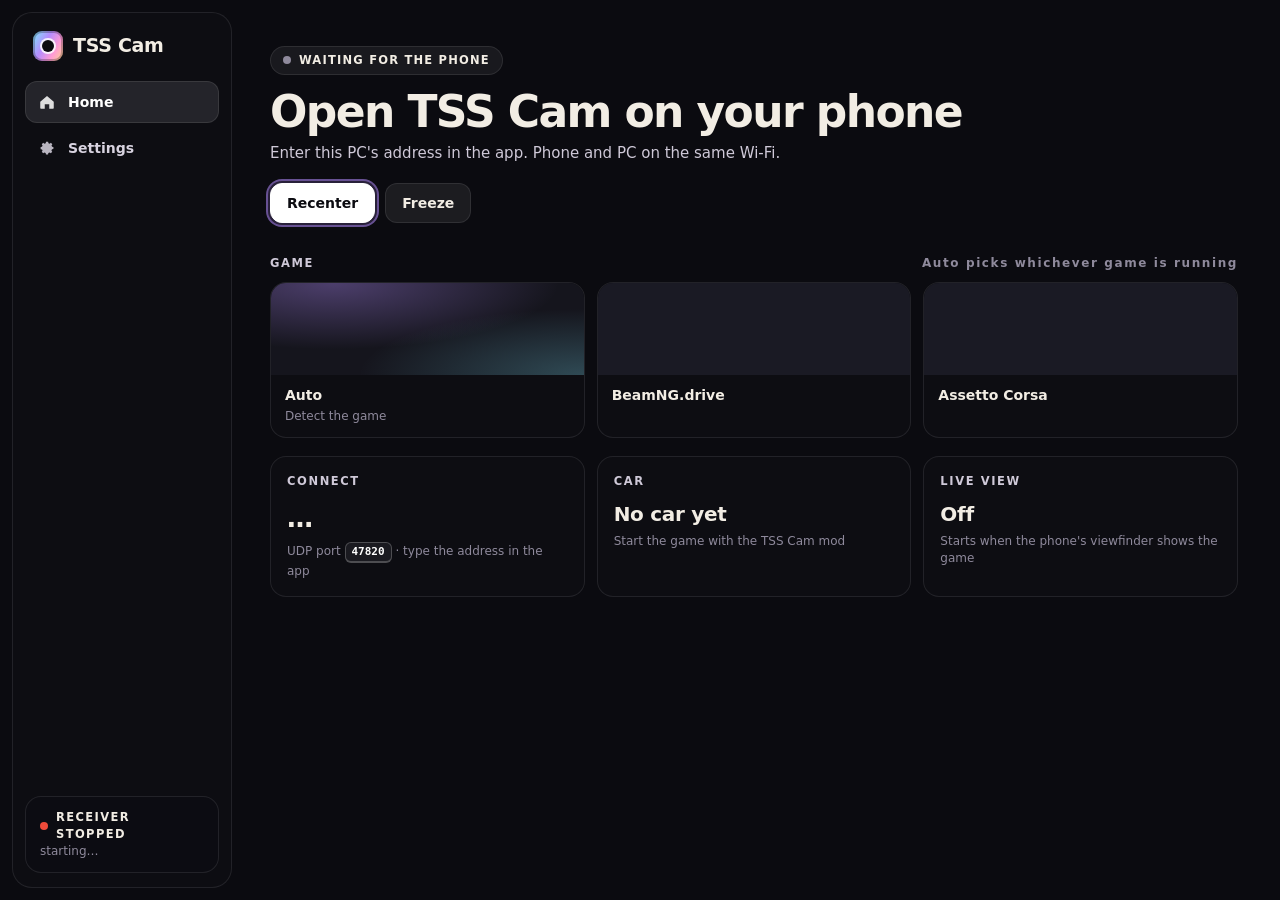
==== receiver/tsscam/ui/web/index.html @ fec08465 "Receiver window: Backtrack-style page (status, game picker with Steam art, connect, car, live view) " ====
<!doctype html>
<html lang="en">
<head>
<meta charset="utf-8">
<meta name="viewport" content="width=device-width, initial-scale=1">
<title>TSS Cam</title>
<link rel="stylesheet" href="style.css">
</head>
<body>
<canvas id="ambient" width="64" height="40" aria-hidden="true"></canvas>
<div class="shell">
  <nav class="rail">
    <div class="brand"><span class="mark" aria-hidden="true"></span><span>TSS Cam</span></div>
    <button class="nav active" data-view="home"><svg viewBox="0 0 24 24"><path d="M3 11.5 12 4l9 7.5V20a1 1 0 0 1-1 1h-5v-6H9v6H4a1 1 0 0 1-1-1z"/></svg>Home</button>
    <button class="nav" data-view="settings"><svg viewBox="0 0 24 24"><path d="M12 8.5a3.5 3.5 0 1 0 0 7 3.5 3.5 0 0 0 0-7Zm8.6 2.2-1.9-.4a7 7 0 0 0-.7-1.7l1.1-1.6-1.9-1.9-1.6 1.1a7 7 0 0 0-1.7-.7l-.4-1.9h-2.8l-.4 1.9a7 7 0 0 0-1.7.7L6.9 5.1 5 7l1.1 1.6a7 7 0 0 0-.7 1.7l-1.9.4v2.8l1.9.4c.2.6.4 1.2.7 1.7L5 17.1 6.9 19l1.6-1.1c.5.3 1.1.5 1.7.7l.4 1.9h2.8l.4-1.9c.6-.2 1.2-.4 1.7-.7l1.6 1.1 1.9-1.9-1.1-1.6c.3-.5.5-1.1.7-1.7l1.9-.4z"/></svg>Settings</button>
    <div class="grow"></div>
    <div class="card status-card">
      <div class="label"><span class="dot" id="rxDot"></span><span id="rxLabel">RECEIVER</span></div>
      <div class="muted small" id="rxLine">starting…</div>
    </div>
  </nav>

  <main id="home" class="view">
    <section class="hero">
      <div class="pill" id="phonePill"><span class="dot"></span><span id="phonePillText">WAITING FOR THE PHONE</span></div>
      <h1 id="heroTitle">Open TSS Cam on your phone</h1>
      <p class="sub" id="heroSub">Enter this PC's address in the app. Phone and PC on the same Wi-Fi.</p>
      <div class="actions">
        <button class="btn hero-btn" id="recenter">Recenter</button>
        <button class="btn" id="freeze">Freeze</button>
        <button class="btn ghost hidden" id="accept">Use the new phone</button>
      </div>
    </section>

    <div class="section-head"><span>GAME</span><span class="muted small" id="gameHint">Auto picks whichever game is running</span></div>
    <div class="tiles" id="tiles">
      <button class="tile" data-mode="auto"><div class="art auto"></div><div class="tile-body"><b>Auto</b><span class="muted small">Detect the game</span></div></button>
      <button class="tile" data-mode="beamng"><div class="art" style="background-image:url(/art/beamng.jpg)"></div><div class="tile-body"><b>BeamNG.drive</b><span class="muted small" data-state></span></div></button>
      <button class="tile" data-mode="assetto"><div class="art" style="background-image:url(/art/assetto.jpg)"></div><div class="tile-body"><b>Assetto Corsa</b><span class="muted small" data-state></span></div></button>
    </div>

    <div class="cards">
      <div class="card">
        <div class="section-head tight"><span>CONNECT</span><span class="pill small" id="fwPill"></span></div>
        <div class="addr" id="addr">…</div>
        <div class="muted small">UDP port <span class="keycap" id="port">47820</span> · type the address in the app</div>
        <button class="btn small hidden" id="firewall">Allow through the firewall</button>
      </div>
      <div class="card">
        <div class="section-head tight"><span>CAR</span><span class="pill small" id="gamePill"></span></div>
        <div class="big" id="car">No car yet</div>
        <div class="muted small" id="carLine">Start the game with the TSS Cam mod</div>
      </div>
      <div class="card">
        <div class="section-head tight"><span>LIVE VIEW</span><span class="pill small" id="livePill"></span></div>
        <div class="big" id="liveBig">Off</div>
        <div class="muted small" id="liveLine">Starts when the phone's viewfinder shows the game</div>
      </div>
    </div>
  </main>

  <main id="settings" class="view hidden">
    <section class="hero compact">
      <h1>Settings</h1>
      <p class="sub">TSS Cam receiver <span id="ver"></span>. Built on the open-source AcHandCam receiver (MIT).</p>
    </section>
    <div class="card">
      <div class="section-head tight"><span>PHONE LINK</span></div>
      <div class="kv"><span>Packets lost</span><b id="sLoss">-</b></div>
      <div class="kv"><span>Tracking</span><b id="sTrack">-</b></div>
      <div class="kv"><span>Zoom</span><b id="sZoom">-</b></div>
      <div class="kv"><span>Commands / sticks / bad</span><b id="sCounts">-</b></div>
      <div class="kv"><span>Listening on</span><b id="sListen">-</b></div>
    </div>
  </main>
</div>
<script src="app.js"></script>
</body>
</html>
---- receiver/tsscam/ui/web/style.css ----
/* TSS Cam receiver. The user's own design language (Backtrack + BBG Terminal): black glass over the game's art,
   white controls, pills and keycaps, the holo gradient only for the brand mark. No green accents. Idle draws ~0
   frames: no endless animations, no blur filters (the ambient art is a 64x40 canvas stretched by CSS). */
:root {
  --bg: #0b0b10; --glass: rgba(14, 14, 20, 0.72); --glass-2: rgba(255, 255, 255, 0.05);
  --border: rgba(255, 255, 255, 0.09); --text: #f2ede4; --muted: #8f8a9c;
  --ok: #5fd38d; --warn: #ffb224; --bad: #ef4b3a; --violet: #b48cff;
  --holo: linear-gradient(120deg, #7ee8fa 0%, #b48cff 40%, #ff9ad5 70%, #ffd48a 100%);
  --r: 16px;
}
* { box-sizing: border-box; }
html, body { height: 100%; margin: 0; }
body { background: var(--bg); color: var(--text); font: 14px/1.45 "Segoe UI Variable Text", "Segoe UI", system-ui, sans-serif; overflow: hidden; }
#ambient { position: fixed; inset: 0; width: 100%; height: 100%; opacity: 0.55; image-rendering: auto; }
.shell { position: relative; display: flex; height: 100%; gap: 12px; padding: 12px; }
button { font: inherit; color: inherit; }
.hidden { display: none !important; }
.muted { color: var(--muted); }
.small { font-size: 12px; }

.rail { width: 220px; flex: none; display: flex; flex-direction: column; gap: 4px; padding: 14px 12px; background: var(--glass);
        border: 1px solid var(--border); border-radius: 20px; }
.brand { display: flex; align-items: center; gap: 10px; font-weight: 800; font-size: 19px; letter-spacing: -0.3px; padding: 4px 8px 16px; }
.mark { width: 30px; height: 30px; border-radius: 9px; background: var(--holo); box-shadow: inset 0 0 0 2px rgba(0,0,0,0.25); position: relative; }
.mark::after { content: ""; position: absolute; inset: 9px; border-radius: 50%; background: #0b0b10; box-shadow: 0 0 0 2px rgba(255,255,255,0.85); }
.nav { display: flex; align-items: center; gap: 12px; padding: 10px 12px; border: 1px solid transparent; border-radius: 12px; background: none;
       text-align: left; font-weight: 600; color: #d8d3e0; cursor: pointer; }
.nav svg { width: 18px; height: 18px; fill: currentColor; opacity: 0.85; }
.nav:hover { background: var(--glass-2); }
.nav.active { background: rgba(255,255,255,0.10); border-color: var(--border); color: #fff; }
.grow { flex: 1; }

.view { flex: 1; min-width: 0; overflow-y: auto; padding: 8px 8px 8px 4px; }
.hero { padding: 26px 22px 22px; }
.hero.compact { padding-bottom: 10px; }
.hero h1 { font-size: 44px; line-height: 1.05; letter-spacing: -1.6px; font-weight: 800; margin: 14px 0 8px; }
.sub { color: #cfc9d8; font-size: 15px; margin: 0 0 18px; max-width: 640px; }
.actions { display: flex; gap: 10px; flex-wrap: wrap; }

.btn { border: 1px solid var(--border); background: rgba(255,255,255,0.07); padding: 9px 16px; border-radius: 12px; font-weight: 650; cursor: pointer; }
.btn:hover { background: rgba(255,255,255,0.13); }
.btn.hero-btn { background: #fff; color: #0b0b10; border-color: #fff; box-shadow: 0 0 0 2px rgba(0,0,0,0.6), 0 0 0 4px rgba(180,140,255,0.55); }
.btn.hero-btn:hover { background: #ece8f3; }
.btn.ghost { background: transparent; }
.btn.small { padding: 6px 12px; font-size: 12px; margin-top: 10px; }
.btn.on { background: rgba(180,140,255,0.22); border-color: rgba(180,140,255,0.6); }

.pill { display: inline-flex; align-items: center; gap: 8px; padding: 5px 12px; border-radius: 999px; font-size: 11.5px; font-weight: 750;
        letter-spacing: 1.2px; background: rgba(255,255,255,0.06); border: 1px solid var(--border); }
.pill.small { padding: 2px 9px; font-size: 10.5px; letter-spacing: 0.8px; }
.pill:empty { display: none; }
.dot { width: 8px; height: 8px; border-radius: 50%; background: var(--muted); flex: none; }
.ok .dot, .dot.ok { background: var(--ok); box-shadow: 0 0 8px rgba(95,211,141,0.7); }
.warn .dot, .dot.warn { background: var(--warn); }
.bad .dot, .dot.bad { background: var(--bad); }
.pill.ok { color: #c9f2d9; border-color: rgba(95,211,141,0.35); background: rgba(95,211,141,0.10); }
.pill.warn { color: #ffe1a6; border-color: rgba(255,178,36,0.35); background: rgba(255,178,36,0.10); }
.pill.bad { color: #ffc2bb; border-color: rgba(239,75,58,0.4); background: rgba(239,75,58,0.12); }

.section-head { display: flex; align-items: baseline; justify-content: space-between; gap: 12px; padding: 10px 22px 10px;
                font-size: 11.5px; font-weight: 800; letter-spacing: 1.6px; color: #cfc9d8; }
.section-head.tight { padding: 0 0 10px; }
.tiles { display: grid; grid-template-columns: repeat(3, minmax(0, 1fr)); gap: 12px; padding: 0 22px 18px; }
.tile { padding: 0; border: 1px solid var(--border); border-radius: var(--r); background: var(--glass); cursor: pointer; overflow: hidden; text-align: left; }
.tile:hover { border-color: rgba(255,255,255,0.25); }
.tile.active { border-color: #fff; box-shadow: 0 0 0 1px #fff; }
.tile .art { height: 92px; background: #1a1a24 center/cover no-repeat; }
.tile .art.auto { background: radial-gradient(120% 120% at 20% 0%, rgba(180,140,255,0.35), transparent 60%), radial-gradient(120% 120% at 100% 100%, rgba(126,232,250,0.25), transparent 60%), #15151d; }
.tile-body { display: flex; flex-direction: column; gap: 2px; padding: 10px 14px 12px; min-height: 62px; }

.cards { display: grid; grid-template-columns: repeat(3, minmax(0, 1fr)); gap: 12px; padding: 0 22px 22px; }
.card { background: var(--glass); border: 1px solid var(--border); border-radius: var(--r); padding: 16px; }
.status-card { padding: 12px 14px; }
.status-card .label { display: flex; align-items: center; gap: 8px; font-size: 11.5px; font-weight: 800; letter-spacing: 1.4px; }
.addr { font-size: 26px; font-weight: 800; letter-spacing: -0.6px; margin-bottom: 4px; font-variant-numeric: tabular-nums; }
.big { font-size: 20px; font-weight: 750; letter-spacing: -0.3px; margin-bottom: 4px; }
.keycap { display: inline-block; padding: 0 6px; border: 1px solid rgba(255,255,255,0.22); border-bottom-width: 2px; border-radius: 6px;
          font: 600 11px/18px Consolas, monospace; color: #fff; background: rgba(255,255,255,0.06); }
.kv { display: flex; justify-content: space-between; padding: 7px 0; border-top: 1px solid var(--border); }
.kv:first-of-type { border-top: 0; }
#settings .card { margin: 0 22px; }

@media (max-width: 880px) { .tiles, .cards { grid-template-columns: 1fr; } .rail { width: 170px; } .hero h1 { font-size: 34px; } }
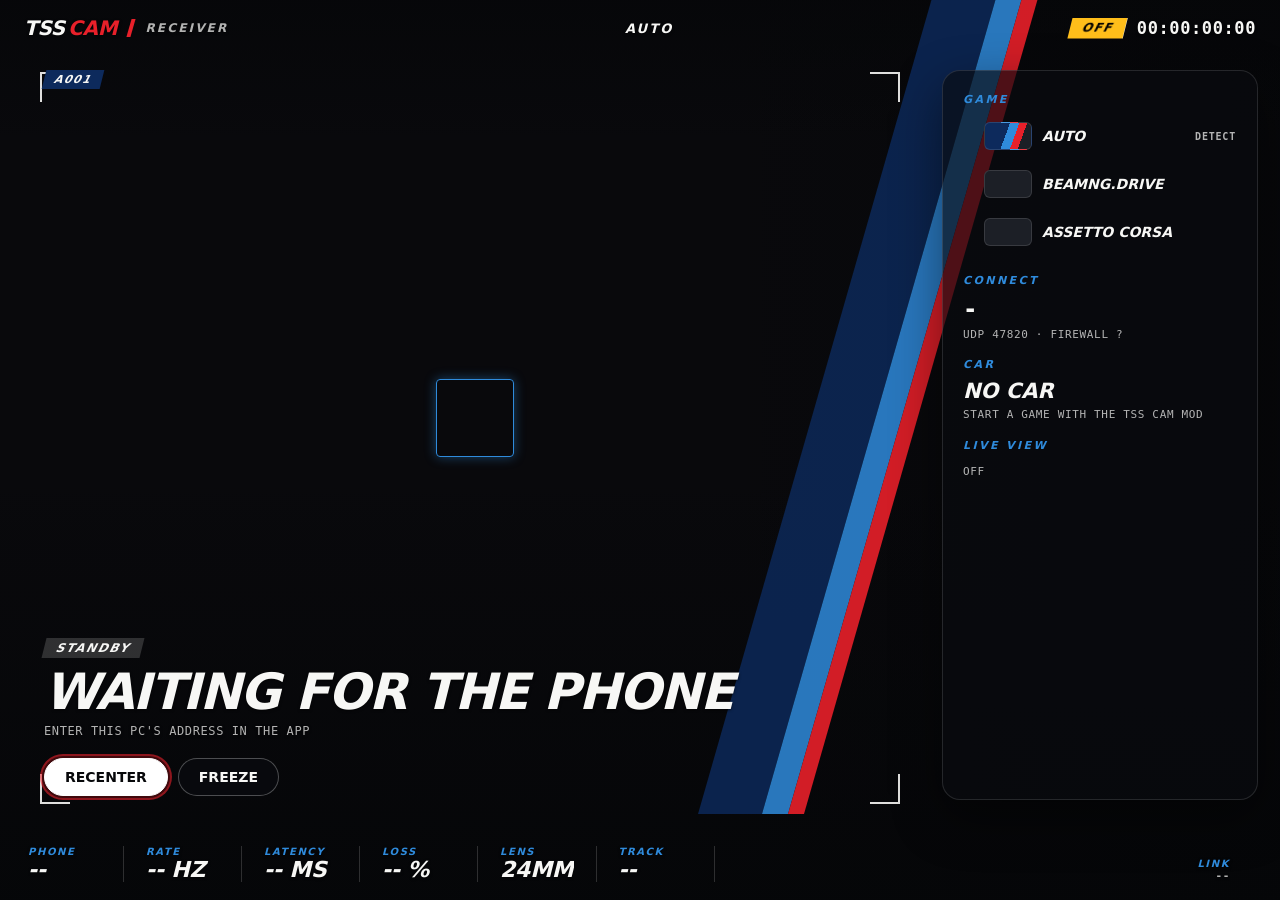
==== commit d67e5cab: "Receiver window: its own look (viewfinder HUD + race livery + glass), style boards in FigCraft The u" ====
--- a/receiver/tsscam/ui/web/index.html
+++ b/receiver/tsscam/ui/web/index.html
@@ -4,76 +4,64 @@
 <meta charset="utf-8">
 <meta name="viewport" content="width=device-width, initial-scale=1">
 <title>TSS Cam</title>
-<link rel="stylesheet" href="style.css">
+<link rel="stylesheet" id="theme" href="style.css">
+<script>{const st=new URLSearchParams(location.search).get("style");if(st&&/^[a-z]+$/.test(st))document.getElementById("theme").href=`style-${st}.css`;}</script>
 </head>
 <body>
 <canvas id="ambient" width="64" height="40" aria-hidden="true"></canvas>
-<div class="shell">
-  <nav class="rail">
-    <div class="brand"><span class="mark" aria-hidden="true"></span><span>TSS Cam</span></div>
-    <button class="nav active" data-view="home"><svg viewBox="0 0 24 24"><path d="M3 11.5 12 4l9 7.5V20a1 1 0 0 1-1 1h-5v-6H9v6H4a1 1 0 0 1-1-1z"/></svg>Home</button>
-    <button class="nav" data-view="settings"><svg viewBox="0 0 24 24"><path d="M12 8.5a3.5 3.5 0 1 0 0 7 3.5 3.5 0 0 0 0-7Zm8.6 2.2-1.9-.4a7 7 0 0 0-.7-1.7l1.1-1.6-1.9-1.9-1.6 1.1a7 7 0 0 0-1.7-.7l-.4-1.9h-2.8l-.4 1.9a7 7 0 0 0-1.7.7L6.9 5.1 5 7l1.1 1.6a7 7 0 0 0-.7 1.7l-1.9.4v2.8l1.9.4c.2.6.4 1.2.7 1.7L5 17.1 6.9 19l1.6-1.1c.5.3 1.1.5 1.7.7l.4 1.9h2.8l.4-1.9c.6-.2 1.2-.4 1.7-.7l1.6 1.1 1.9-1.9-1.1-1.6c.3-.5.5-1.1.7-1.7l1.9-.4z"/></svg>Settings</button>
-    <div class="grow"></div>
-    <div class="card status-card">
-      <div class="label"><span class="dot" id="rxDot"></span><span id="rxLabel">RECEIVER</span></div>
-      <div class="muted small" id="rxLine">starting…</div>
-    </div>
-  </nav>
+<header class="topbar">
+  <div class="tb-left"><span class="logo">TSS<b>CAM</b></span><span class="tb-sep"></span><span class="mono dim">RECEIVER</span></div>
+  <div class="tb-mid mono" id="tbMode">AUTO</div>
+  <div class="tb-right mono"><span class="tally" id="tally">STBY</span><span id="timecode">00:00:00:00</span></div>
+</header>
 
-  <main id="home" class="view">
-    <section class="hero">
-      <div class="pill" id="phonePill"><span class="dot"></span><span id="phonePillText">WAITING FOR THE PHONE</span></div>
-      <h1 id="heroTitle">Open TSS Cam on your phone</h1>
-      <p class="sub" id="heroSub">Enter this PC's address in the app. Phone and PC on the same Wi-Fi.</p>
+<div class="body">
+  <section class="monitor">
+    <div class="image" id="image"></div>
+    <div class="livery" aria-hidden="true"><i></i><i></i><i></i></div>
+    <div class="guides" aria-hidden="true"><i class="tl"></i><i class="tr"></i><i class="bl"></i><i class="br"></i><i class="cross"></i></div>
+    <div class="slate">
+      <div class="mono label" id="slateLabel">STANDBY</div>
+      <h1 id="slateTitle">Waiting for the phone</h1>
+      <p class="mono dim" id="slateSub">ENTER THIS PC'S ADDRESS IN THE APP</p>
       <div class="actions">
-        <button class="btn hero-btn" id="recenter">Recenter</button>
-        <button class="btn" id="freeze">Freeze</button>
-        <button class="btn ghost hidden" id="accept">Use the new phone</button>
-      </div>
-    </section>
-
-    <div class="section-head"><span>GAME</span><span class="muted small" id="gameHint">Auto picks whichever game is running</span></div>
-    <div class="tiles" id="tiles">
-      <button class="tile" data-mode="auto"><div class="art auto"></div><div class="tile-body"><b>Auto</b><span class="muted small">Detect the game</span></div></button>
-      <button class="tile" data-mode="beamng"><div class="art" style="background-image:url(/art/beamng.jpg)"></div><div class="tile-body"><b>BeamNG.drive</b><span class="muted small" data-state></span></div></button>
-      <button class="tile" data-mode="assetto"><div class="art" style="background-image:url(/art/assetto.jpg)"></div><div class="tile-body"><b>Assetto Corsa</b><span class="muted small" data-state></span></div></button>
-    </div>
-
-    <div class="cards">
-      <div class="card">
-        <div class="section-head tight"><span>CONNECT</span><span class="pill small" id="fwPill"></span></div>
-        <div class="addr" id="addr">…</div>
-        <div class="muted small">UDP port <span class="keycap" id="port">47820</span> · type the address in the app</div>
-        <button class="btn small hidden" id="firewall">Allow through the firewall</button>
-      </div>
-      <div class="card">
-        <div class="section-head tight"><span>CAR</span><span class="pill small" id="gamePill"></span></div>
-        <div class="big" id="car">No car yet</div>
-        <div class="muted small" id="carLine">Start the game with the TSS Cam mod</div>
-      </div>
-      <div class="card">
-        <div class="section-head tight"><span>LIVE VIEW</span><span class="pill small" id="livePill"></span></div>
-        <div class="big" id="liveBig">Off</div>
-        <div class="muted small" id="liveLine">Starts when the phone's viewfinder shows the game</div>
+        <button class="key primary" id="recenter">RECENTER</button>
+        <button class="key" id="freeze">FREEZE</button>
+        <button class="key hidden" id="accept">USE NEW PHONE</button>
       </div>
     </div>
-  </main>
+    <div class="mono corner-id" id="cornerId">A001</div>
+  </section>
 
-  <main id="settings" class="view hidden">
-    <section class="hero compact">
-      <h1>Settings</h1>
-      <p class="sub">TSS Cam receiver <span id="ver"></span>. Built on the open-source AcHandCam receiver (MIT).</p>
-    </section>
-    <div class="card">
-      <div class="section-head tight"><span>PHONE LINK</span></div>
-      <div class="kv"><span>Packets lost</span><b id="sLoss">-</b></div>
-      <div class="kv"><span>Tracking</span><b id="sTrack">-</b></div>
-      <div class="kv"><span>Zoom</span><b id="sZoom">-</b></div>
-      <div class="kv"><span>Commands / sticks / bad</span><b id="sCounts">-</b></div>
-      <div class="kv"><span>Listening on</span><b id="sListen">-</b></div>
-    </div>
-  </main>
+  <aside class="menu">
+    <div class="menu-head mono">GAME</div>
+    <button class="row" data-mode="auto"><span class="caret">▶</span><span class="thumb auto"></span><span class="name">AUTO</span><span class="val mono" data-state>DETECT</span></button>
+    <button class="row" data-mode="beamng"><span class="caret">▶</span><span class="thumb" style="background-image:url(/art/beamng.jpg)"></span><span class="name">BEAMNG.DRIVE</span><span class="val mono" data-state></span></button>
+    <button class="row" data-mode="assetto"><span class="caret">▶</span><span class="thumb" style="background-image:url(/art/assetto.jpg)"></span><span class="name">ASSETTO CORSA</span><span class="val mono" data-state></span></button>
+
+    <div class="menu-head mono">CONNECT</div>
+    <div class="addr mono" id="addr">-</div>
+    <div class="line mono dim">UDP <span id="port">47820</span> · <span id="fw">FIREWALL ?</span></div>
+    <button class="key small hidden" id="firewall">ALLOW THROUGH FIREWALL</button>
+
+    <div class="menu-head mono">CAR</div>
+    <div class="big" id="car">NO CAR</div>
+    <div class="line mono dim" id="carLine">START A GAME WITH THE TSS CAM MOD</div>
+
+    <div class="menu-head mono">LIVE VIEW</div>
+    <div class="line mono" id="liveLine">OFF</div>
+  </aside>
 </div>
+
+<footer class="readouts mono">
+  <div class="cell"><span class="k">PHONE</span><span class="v" id="rPhone">--</span></div>
+  <div class="cell"><span class="k">RATE</span><span class="v" id="rRate">-- HZ</span></div>
+  <div class="cell"><span class="k">LATENCY</span><span class="v" id="rLat">-- MS</span></div>
+  <div class="cell"><span class="k">LOSS</span><span class="v" id="rLoss">-- %</span></div>
+  <div class="cell"><span class="k">LENS</span><span class="v" id="rLens">24MM</span></div>
+  <div class="cell"><span class="k">TRACK</span><span class="v" id="rTrack">--</span></div>
+  <div class="cell grow"><span class="k">LINK</span><span class="v" id="rLink">--</span></div>
+</footer>
 <script src="app.js"></script>
 </body>
 </html>
--- a/receiver/tsscam/ui/web/style.css
+++ b/receiver/tsscam/ui/web/style.css
@@ -1,83 +1,105 @@
-/* TSS Cam receiver. The user's own design language (Backtrack + BBG Terminal): black glass over the game's art,
-   white controls, pills and keycaps, the holo gradient only for the brand mark. No green accents. Idle draws ~0
-   frames: no endless animations, no blur filters (the ambient art is a 64x40 canvas stretched by CSS). */
+/* TSS Cam: viewfinder + race livery + glass.
+   - Viewfinder: the game fills the window; thin floating overlays, corner brackets, a focus box, soft shades.
+   - Livery: navy / sky / red diagonal stripes as the brand mark, slanted tally and labels, heavy italic readouts.
+   - Glass: the game menu is a floating rounded glass card; the primary key is white with a ring.
+   Idle draws ~0 frames: the timecode ticks only while the phone is live; no blur filters (the glass is a dark
+   translucent fill, not backdrop-filter). */
 :root {
-  --bg: #0b0b10; --glass: rgba(14, 14, 20, 0.72); --glass-2: rgba(255, 255, 255, 0.05);
-  --border: rgba(255, 255, 255, 0.09); --text: #f2ede4; --muted: #8f8a9c;
-  --ok: #5fd38d; --warn: #ffb224; --bad: #ef4b3a; --violet: #b48cff;
-  --holo: linear-gradient(120deg, #7ee8fa 0%, #b48cff 40%, #ff9ad5 70%, #ffd48a 100%);
-  --r: 16px;
+  --text: #f7f7f5; --dim: rgba(247,247,245,0.72); --faint: rgba(247,247,245,0.48);
+  --navy: #0d2a5c; --sky: #2f8bdc; --red: #e8202a; --amber: #ffbe1a;
+  --glass: rgba(10, 12, 16, 0.66); --line: rgba(255, 255, 255, 0.12);
+  --mono: "Cascadia Mono", Consolas, monospace;
+  --sans: "Segoe UI Variable Display", "Segoe UI", system-ui, sans-serif;
 }
 * { box-sizing: border-box; }
 html, body { height: 100%; margin: 0; }
-body { background: var(--bg); color: var(--text); font: 14px/1.45 "Segoe UI Variable Text", "Segoe UI", system-ui, sans-serif; overflow: hidden; }
-#ambient { position: fixed; inset: 0; width: 100%; height: 100%; opacity: 0.55; image-rendering: auto; }
-.shell { position: relative; display: flex; height: 100%; gap: 12px; padding: 12px; }
-button { font: inherit; color: inherit; }
+body { background: #050608; color: var(--text); font: 14px/1.4 var(--sans); overflow: hidden; text-shadow: 0 1px 3px rgba(0,0,0,0.6); }
+#ambient { display: none; }
+button { font: inherit; color: inherit; background: none; border: 0; cursor: pointer; text-shadow: inherit; }
+.mono { font-family: var(--mono); letter-spacing: 0.05em; }
+.dim { color: var(--dim); }
 .hidden { display: none !important; }
-.muted { color: var(--muted); }
-.small { font-size: 12px; }
 
-.rail { width: 220px; flex: none; display: flex; flex-direction: column; gap: 4px; padding: 14px 12px; background: var(--glass);
-        border: 1px solid var(--border); border-radius: 20px; }
-.brand { display: flex; align-items: center; gap: 10px; font-weight: 800; font-size: 19px; letter-spacing: -0.3px; padding: 4px 8px 16px; }
-.mark { width: 30px; height: 30px; border-radius: 9px; background: var(--holo); box-shadow: inset 0 0 0 2px rgba(0,0,0,0.25); position: relative; }
-.mark::after { content: ""; position: absolute; inset: 9px; border-radius: 50%; background: #0b0b10; box-shadow: 0 0 0 2px rgba(255,255,255,0.85); }
-.nav { display: flex; align-items: center; gap: 12px; padding: 10px 12px; border: 1px solid transparent; border-radius: 12px; background: none;
-       text-align: left; font-weight: 600; color: #d8d3e0; cursor: pointer; }
-.nav svg { width: 18px; height: 18px; fill: currentColor; opacity: 0.85; }
-.nav:hover { background: var(--glass-2); }
-.nav.active { background: rgba(255,255,255,0.10); border-color: var(--border); color: #fff; }
-.grow { flex: 1; }
+/* the image: full bleed, with shades so text always reads */
+.body { position: fixed; inset: 0; }
+.monitor { position: absolute; inset: 0; }
+.image { position: absolute; inset: 0; background: #0a0b0e center/cover no-repeat; filter: saturate(1.08) brightness(0.86); }
+.monitor::after { content: ""; position: absolute; inset: 0; pointer-events: none;
+  background: linear-gradient(180deg, rgba(5,6,8,0.7) 0%, transparent 16%, transparent 52%, rgba(5,6,8,0.92) 100%),
+              linear-gradient(90deg, transparent 55%, rgba(5,6,8,0.55) 100%); }
 
-.view { flex: 1; min-width: 0; overflow-y: auto; padding: 8px 8px 8px 4px; }
-.hero { padding: 26px 22px 22px; }
-.hero.compact { padding-bottom: 10px; }
-.hero h1 { font-size: 44px; line-height: 1.05; letter-spacing: -1.6px; font-weight: 800; margin: 14px 0 8px; }
-.sub { color: #cfc9d8; font-size: 15px; margin: 0 0 18px; max-width: 640px; }
-.actions { display: flex; gap: 10px; flex-wrap: wrap; }
+/* livery: three slanted stripes running down the right side of the picture */
+.livery { position: absolute; top: 0; bottom: 86px; right: 352px; width: 230px; pointer-events: none; z-index: 1; }
+.livery i { position: absolute; top: 0; bottom: 0; transform: skewX(-16deg); transform-origin: bottom; }
+.livery i:nth-child(1) { left: 0; width: 64px; background: rgba(13,42,92,0.82); }
+.livery i:nth-child(2) { left: 64px; width: 26px; background: rgba(47,139,220,0.85); }
+.livery i:nth-child(3) { left: 90px; width: 16px; background: rgba(232,32,42,0.9); }
 
-.btn { border: 1px solid var(--border); background: rgba(255,255,255,0.07); padding: 9px 16px; border-radius: 12px; font-weight: 650; cursor: pointer; }
-.btn:hover { background: rgba(255,255,255,0.13); }
-.btn.hero-btn { background: #fff; color: #0b0b10; border-color: #fff; box-shadow: 0 0 0 2px rgba(0,0,0,0.6), 0 0 0 4px rgba(180,140,255,0.55); }
-.btn.hero-btn:hover { background: #ece8f3; }
-.btn.ghost { background: transparent; }
-.btn.small { padding: 6px 12px; font-size: 12px; margin-top: 10px; }
-.btn.on { background: rgba(180,140,255,0.22); border-color: rgba(180,140,255,0.6); }
+/* viewfinder marks */
+.guides { position: absolute; inset: 72px 380px 96px 40px; pointer-events: none; z-index: 2; }
+.guides i { position: absolute; width: 30px; height: 30px; border: 0 solid rgba(247,247,245,0.9); }
+.guides .tl { left: 0; top: 0; border-left-width: 2px; border-top-width: 2px; }
+.guides .tr { right: 0; top: 0; border-right-width: 2px; border-top-width: 2px; }
+.guides .bl { left: 0; bottom: 0; border-left-width: 2px; border-bottom-width: 2px; }
+.guides .br { right: 0; bottom: 0; border-right-width: 2px; border-bottom-width: 2px; }
+.guides .cross { left: 46%; top: 42%; width: 78px; height: 78px; border: 1.5px solid var(--sky); border-radius: 4px; box-shadow: 0 0 12px rgba(47,139,220,0.45); }
 
-.pill { display: inline-flex; align-items: center; gap: 8px; padding: 5px 12px; border-radius: 999px; font-size: 11.5px; font-weight: 750;
-        letter-spacing: 1.2px; background: rgba(255,255,255,0.06); border: 1px solid var(--border); }
-.pill.small { padding: 2px 9px; font-size: 10.5px; letter-spacing: 0.8px; }
-.pill:empty { display: none; }
-.dot { width: 8px; height: 8px; border-radius: 50%; background: var(--muted); flex: none; }
-.ok .dot, .dot.ok { background: var(--ok); box-shadow: 0 0 8px rgba(95,211,141,0.7); }
-.warn .dot, .dot.warn { background: var(--warn); }
-.bad .dot, .dot.bad { background: var(--bad); }
-.pill.ok { color: #c9f2d9; border-color: rgba(95,211,141,0.35); background: rgba(95,211,141,0.10); }
-.pill.warn { color: #ffe1a6; border-color: rgba(255,178,36,0.35); background: rgba(255,178,36,0.10); }
-.pill.bad { color: #ffc2bb; border-color: rgba(239,75,58,0.4); background: rgba(239,75,58,0.12); }
+/* top bar: floating over the picture */
+.topbar { position: fixed; top: 0; left: 0; right: 0; height: 56px; z-index: 5; display: flex; align-items: center; justify-content: space-between; padding: 0 24px; }
+.tb-left, .tb-right { display: flex; align-items: center; gap: 12px; font-size: 12px; }
+.logo { font: italic 800 20px var(--sans); letter-spacing: -0.01em; text-transform: uppercase; }
+.logo b { color: var(--red); margin-left: 3px; }
+.tb-sep { width: 4px; height: 18px; background: var(--red); transform: skewX(-16deg); }
+.tb-left .mono { font: italic 700 12px var(--sans); letter-spacing: 0.18em; color: var(--dim); }
+.tb-mid { font: italic 700 13px var(--sans); letter-spacing: 0.16em; color: var(--text); }
+.tally { font: italic 800 12px var(--sans); letter-spacing: 0.12em; padding: 3px 12px; background: rgba(255,255,255,0.14); transform: skewX(-14deg); text-shadow: none; }
+.tally.live { background: var(--red); box-shadow: 0 0 16px rgba(232,32,42,0.5); }
+.tally.warn { background: var(--amber); color: #000; }
+#timecode { font: 700 17px var(--mono); font-variant-numeric: tabular-nums; }
 
-.section-head { display: flex; align-items: baseline; justify-content: space-between; gap: 12px; padding: 10px 22px 10px;
-                font-size: 11.5px; font-weight: 800; letter-spacing: 1.6px; color: #cfc9d8; }
-.section-head.tight { padding: 0 0 10px; }
-.tiles { display: grid; grid-template-columns: repeat(3, minmax(0, 1fr)); gap: 12px; padding: 0 22px 18px; }
-.tile { padding: 0; border: 1px solid var(--border); border-radius: var(--r); background: var(--glass); cursor: pointer; overflow: hidden; text-align: left; }
-.tile:hover { border-color: rgba(255,255,255,0.25); }
-.tile.active { border-color: #fff; box-shadow: 0 0 0 1px #fff; }
-.tile .art { height: 92px; background: #1a1a24 center/cover no-repeat; }
-.tile .art.auto { background: radial-gradient(120% 120% at 20% 0%, rgba(180,140,255,0.35), transparent 60%), radial-gradient(120% 120% at 100% 100%, rgba(126,232,250,0.25), transparent 60%), #15151d; }
-.tile-body { display: flex; flex-direction: column; gap: 2px; padding: 10px 14px 12px; min-height: 62px; }
+/* the slate: bottom left, over the picture */
+.slate { position: absolute; left: 44px; right: 420px; bottom: 104px; z-index: 3; }
+.slate .label { display: inline-block; font: italic 800 12px var(--sans); letter-spacing: 0.14em; padding: 3px 12px; margin-bottom: 10px;
+                background: rgba(255,255,255,0.16); transform: skewX(-14deg); text-shadow: none; color: var(--text); }
+.slate .label.live { background: var(--red); }
+.slate h1 { margin: 0 0 6px; font: italic 900 50px/0.98 var(--sans); letter-spacing: -0.03em; text-transform: uppercase; }
+.slate p { margin: 0 0 18px; font-size: 12px; color: var(--dim); }
+.actions { display: flex; gap: 10px; }
+.key { font: 650 14px var(--sans); padding: 10px 20px; border-radius: 999px; background: var(--glass); border: 1px solid rgba(255,255,255,0.28); text-shadow: none; }
+.key:hover { border-color: #fff; }
+.key.primary { background: #fff; color: #07080a; border-color: #fff; box-shadow: 0 0 0 2px rgba(0,0,0,0.55), 0 0 0 4px rgba(232,32,42,0.6); }
+.key.primary:hover { background: #eceae4; }
+.key.on { border-color: var(--amber); color: var(--amber); }
+.key.small { padding: 7px 14px; font-size: 12px; margin-top: 10px; }
+.corner-id { position: absolute; left: 44px; top: 70px; z-index: 3; font: italic 800 11px var(--sans); letter-spacing: 0.14em; padding: 3px 10px;
+             background: var(--navy); transform: skewX(-14deg); text-shadow: none; }
 
-.cards { display: grid; grid-template-columns: repeat(3, minmax(0, 1fr)); gap: 12px; padding: 0 22px 22px; }
-.card { background: var(--glass); border: 1px solid var(--border); border-radius: var(--r); padding: 16px; }
-.status-card { padding: 12px 14px; }
-.status-card .label { display: flex; align-items: center; gap: 8px; font-size: 11.5px; font-weight: 800; letter-spacing: 1.4px; }
-.addr { font-size: 26px; font-weight: 800; letter-spacing: -0.6px; margin-bottom: 4px; font-variant-numeric: tabular-nums; }
-.big { font-size: 20px; font-weight: 750; letter-spacing: -0.3px; margin-bottom: 4px; }
-.keycap { display: inline-block; padding: 0 6px; border: 1px solid rgba(255,255,255,0.22); border-bottom-width: 2px; border-radius: 6px;
-          font: 600 11px/18px Consolas, monospace; color: #fff; background: rgba(255,255,255,0.06); }
-.kv { display: flex; justify-content: space-between; padding: 7px 0; border-top: 1px solid var(--border); }
-.kv:first-of-type { border-top: 0; }
-#settings .card { margin: 0 22px; }
+/* the menu: a floating glass card */
+.menu { position: absolute; right: 22px; top: 70px; bottom: 100px; width: 316px; z-index: 4; overflow-y: auto; text-shadow: none;
+        background: var(--glass); border: 1px solid var(--line); border-radius: 18px; padding: 6px 0 16px; box-shadow: 0 18px 50px rgba(0,0,0,0.45); }
+.menu-head { font: italic 800 11px var(--sans); letter-spacing: 0.22em; color: var(--sky); padding: 16px 20px 8px; }
+.row { display: grid; grid-template-columns: 10px 48px 1fr auto; align-items: center; gap: 10px; width: calc(100% - 16px); margin: 0 8px 4px; padding: 7px 12px;
+       text-align: left; font: italic 800 14px var(--sans); text-transform: uppercase; border-radius: 12px; border: 1px solid transparent; }
+.row:hover { background: rgba(255,255,255,0.05); }
+.row .caret { color: transparent; font-size: 9px; font-style: normal; }
+.row.active { background: linear-gradient(90deg, rgba(232,32,42,0.28), rgba(232,32,42,0.04)); border-color: rgba(232,32,42,0.45); }
+.row.active .caret { color: var(--red); }
+.thumb { width: 48px; height: 28px; border-radius: 6px; background: #1c1f26 center/cover no-repeat; border: 1px solid var(--line); }
+.thumb.auto { background: linear-gradient(110deg, var(--navy) 0 45%, var(--sky) 45% 62%, var(--red) 62% 76%, #1c1f26 76%); }
+.row .val { font: 600 10px var(--mono); color: var(--dim); letter-spacing: 0.08em; font-style: normal; }
+.row .val.ok { color: var(--text); }
+.row .val.warn { color: var(--amber); }
+.addr { font: 700 24px var(--mono); padding: 0 20px; font-variant-numeric: tabular-nums; }
+.line { font-size: 11px; padding: 4px 20px 0; letter-spacing: 0.06em; color: var(--dim); }
+.menu .key.small { margin-left: 20px; }
+.big { font: italic 900 21px var(--sans); text-transform: uppercase; padding: 0 20px; }
+#fw.warn { color: var(--amber); }
 
-@media (max-width: 880px) { .tiles, .cards { grid-template-columns: 1fr; } .rail { width: 170px; } .hero h1 { font-size: 34px; } }
+/* readouts: race numbers along the bottom */
+.readouts { position: fixed; left: 0; right: 0; bottom: 0; height: 84px; z-index: 5; display: flex; align-items: flex-end; gap: 0; padding: 0 28px 18px; }
+.cell { display: flex; flex-direction: column; padding: 0 22px 0 0; margin-right: 22px; border-right: 1px solid rgba(255,255,255,0.16); min-width: 96px; }
+.cell.grow { flex: 1; border-right: 0; align-items: flex-end; margin-right: 0; }
+.cell .k { font: italic 800 10px var(--sans); letter-spacing: 0.16em; color: var(--sky); }
+.cell .v { font: italic 900 22px var(--sans); letter-spacing: -0.01em; font-variant-numeric: tabular-nums; white-space: nowrap; overflow: hidden; text-overflow: ellipsis; }
+.cell.grow .v { font: 600 11px var(--mono); letter-spacing: 0.06em; color: var(--dim); font-style: normal; }
+.cell .v.warn { color: var(--amber); } .cell .v.bad { color: var(--red); }
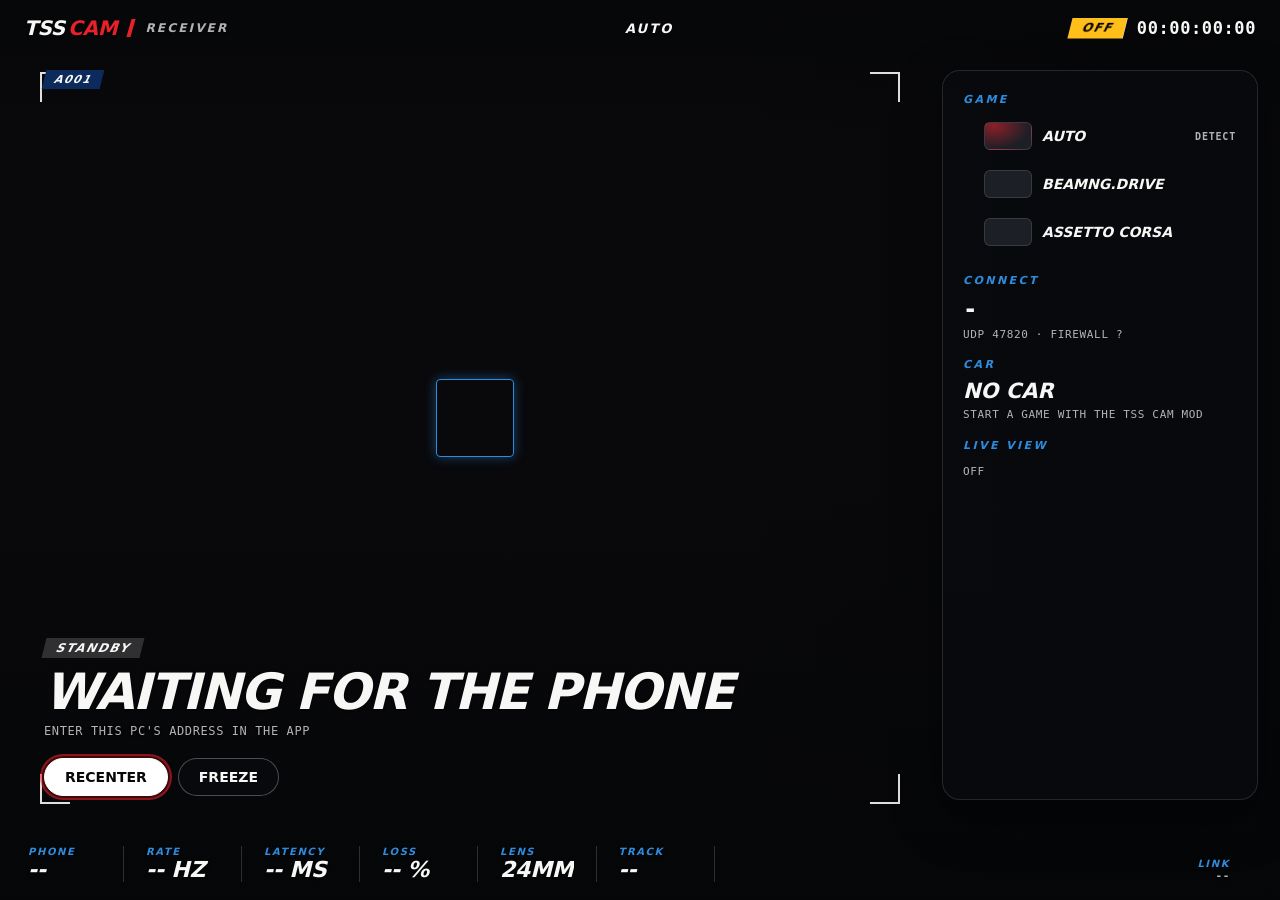
==== commit 73f41740: "Remove the livery stripes (receiver window and phone app), on the user's call Co-Authored-By: Claude" ====
--- a/receiver/tsscam/ui/web/index.html
+++ b/receiver/tsscam/ui/web/index.html
@@ -18,7 +18,6 @@
 <div class="body">
   <section class="monitor">
     <div class="image" id="image"></div>
-    <div class="livery" aria-hidden="true"><i></i><i></i><i></i></div>
     <div class="guides" aria-hidden="true"><i class="tl"></i><i class="tr"></i><i class="bl"></i><i class="br"></i><i class="cross"></i></div>
     <div class="slate">
       <div class="mono label" id="slateLabel">STANDBY</div>
--- a/receiver/tsscam/ui/web/style.css
+++ b/receiver/tsscam/ui/web/style.css
@@ -1,6 +1,6 @@
 /* TSS Cam: viewfinder + race livery + glass.
    - Viewfinder: the game fills the window; thin floating overlays, corner brackets, a focus box, soft shades.
-   - Livery: navy / sky / red diagonal stripes as the brand mark, slanted tally and labels, heavy italic readouts.
+   - Livery: slanted tally and labels, heavy italic race-number readouts (no stripes: the user removed them).
    - Glass: the game menu is a floating rounded glass card; the primary key is white with a ring.
    Idle draws ~0 frames: the timecode ticks only while the phone is live; no blur filters (the glass is a dark
    translucent fill, not backdrop-filter). */
@@ -27,13 +27,6 @@
 .monitor::after { content: ""; position: absolute; inset: 0; pointer-events: none;
   background: linear-gradient(180deg, rgba(5,6,8,0.7) 0%, transparent 16%, transparent 52%, rgba(5,6,8,0.92) 100%),
               linear-gradient(90deg, transparent 55%, rgba(5,6,8,0.55) 100%); }
-
-/* livery: three slanted stripes running down the right side of the picture */
-.livery { position: absolute; top: 0; bottom: 86px; right: 352px; width: 230px; pointer-events: none; z-index: 1; }
-.livery i { position: absolute; top: 0; bottom: 0; transform: skewX(-16deg); transform-origin: bottom; }
-.livery i:nth-child(1) { left: 0; width: 64px; background: rgba(13,42,92,0.82); }
-.livery i:nth-child(2) { left: 64px; width: 26px; background: rgba(47,139,220,0.85); }
-.livery i:nth-child(3) { left: 90px; width: 16px; background: rgba(232,32,42,0.9); }
 
 /* viewfinder marks */
 .guides { position: absolute; inset: 72px 380px 96px 40px; pointer-events: none; z-index: 2; }
@@ -85,7 +78,7 @@
 .row.active { background: linear-gradient(90deg, rgba(232,32,42,0.28), rgba(232,32,42,0.04)); border-color: rgba(232,32,42,0.45); }
 .row.active .caret { color: var(--red); }
 .thumb { width: 48px; height: 28px; border-radius: 6px; background: #1c1f26 center/cover no-repeat; border: 1px solid var(--line); }
-.thumb.auto { background: linear-gradient(110deg, var(--navy) 0 45%, var(--sky) 45% 62%, var(--red) 62% 76%, #1c1f26 76%); }
+.thumb.auto { background: radial-gradient(120% 140% at 20% 10%, rgba(232,32,42,0.55), transparent 65%), #1c1f26; }
 .row .val { font: 600 10px var(--mono); color: var(--dim); letter-spacing: 0.08em; font-style: normal; }
 .row .val.ok { color: var(--text); }
 .row .val.warn { color: var(--amber); }
